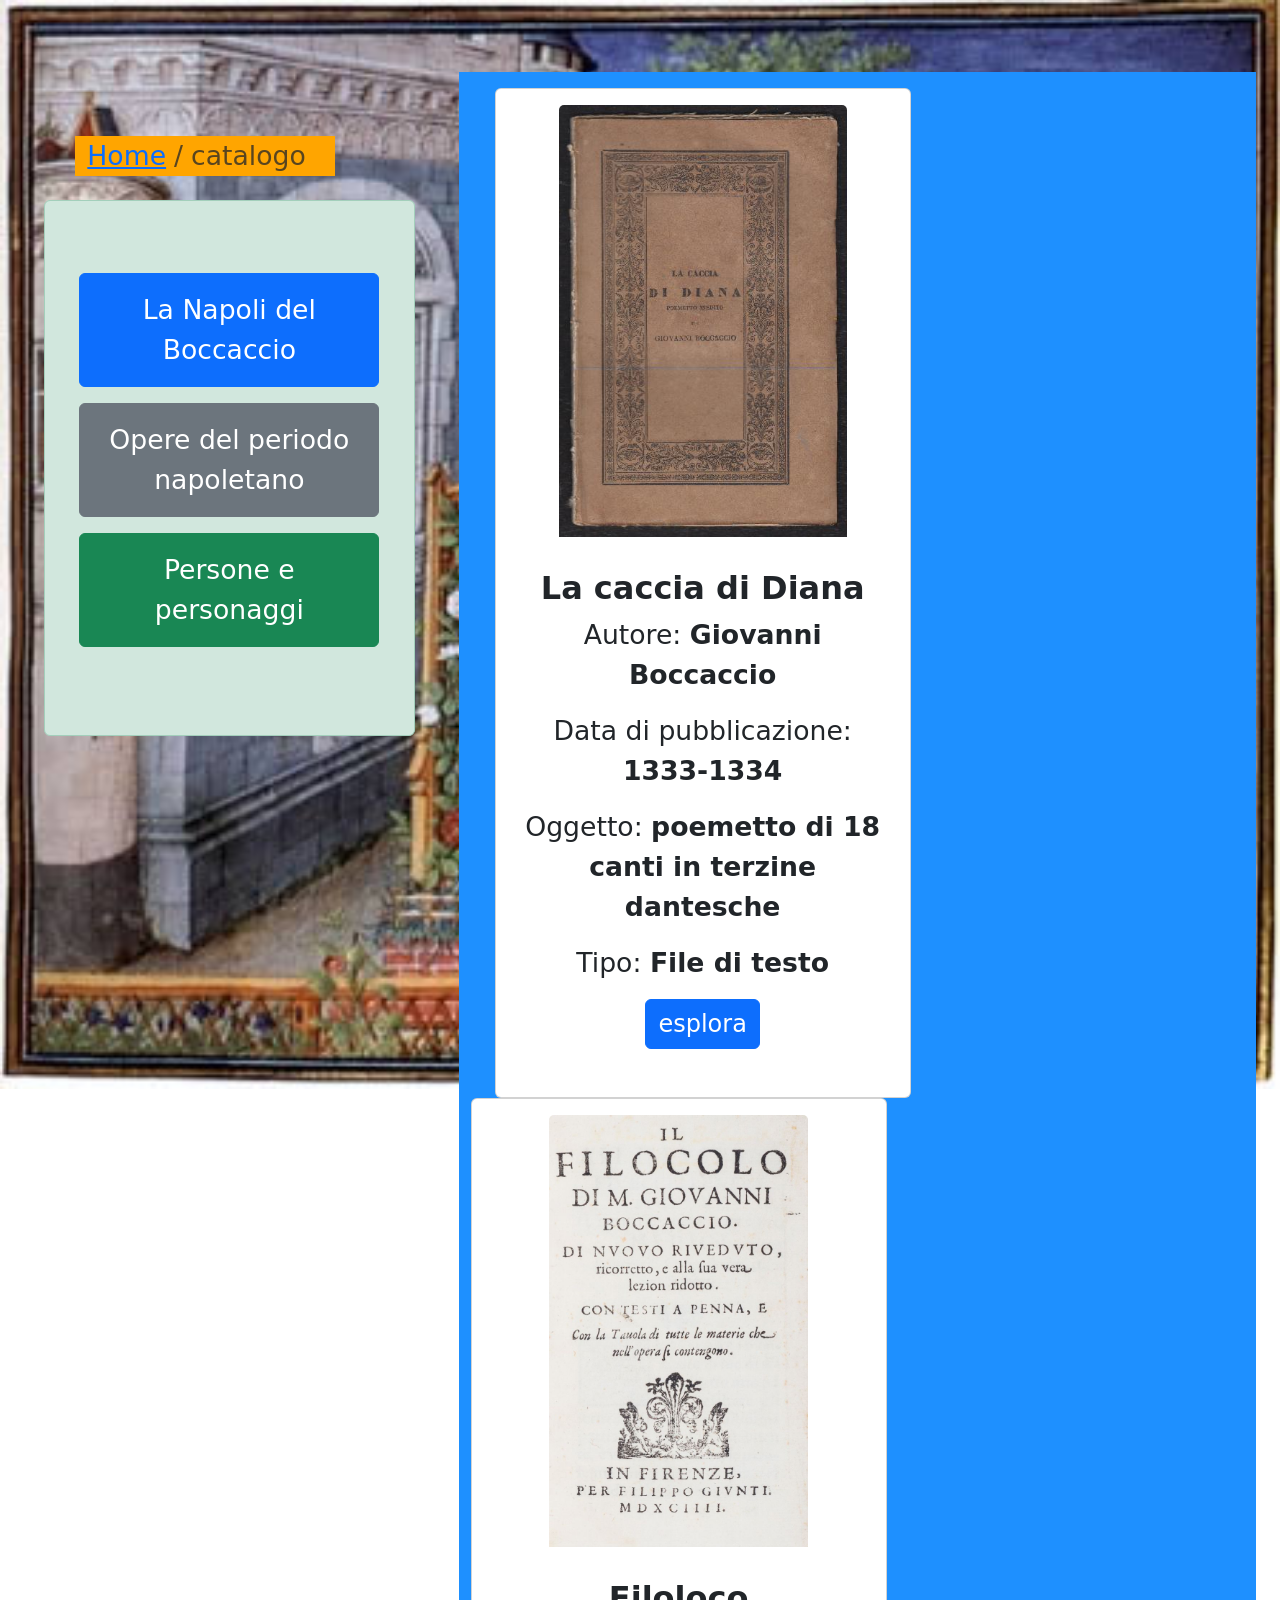
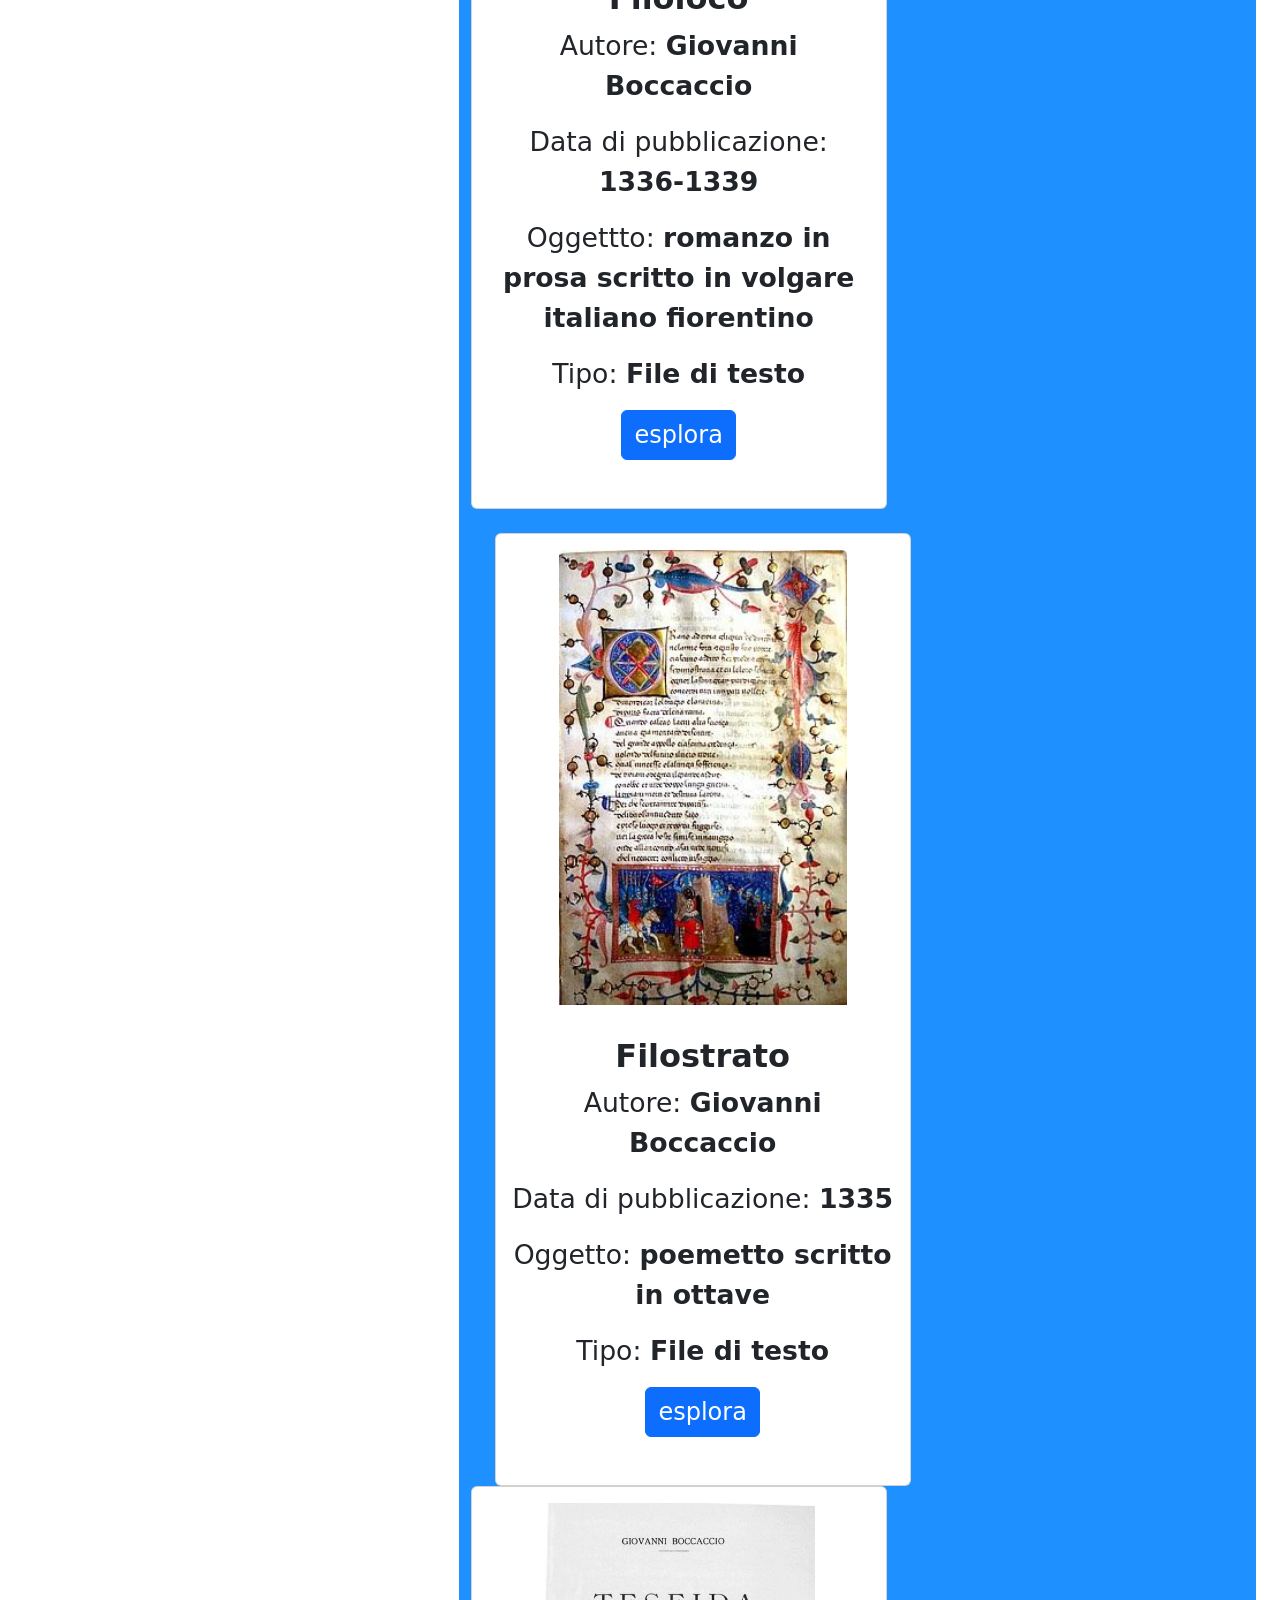
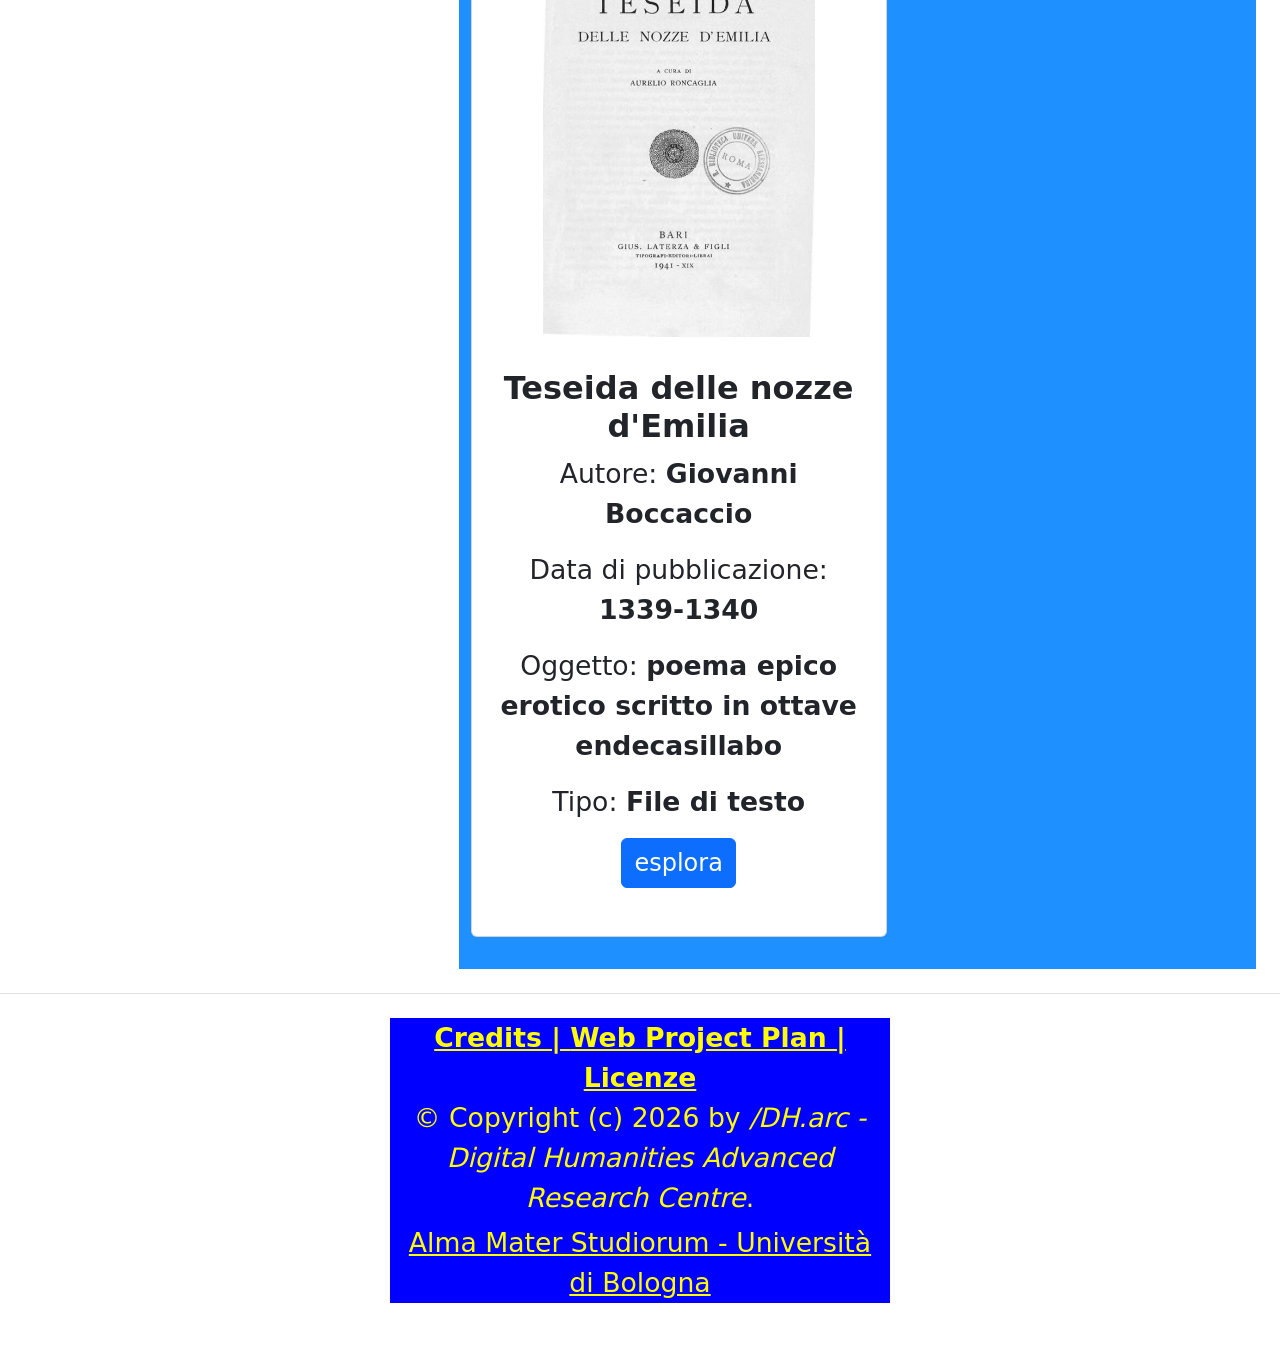
==== catalogo_giovinezzaBoccaccio.html @ e5853526 "sito per esame" ====
<!doctype html>
<html>
  <head>
    <title>Catalogo1: Opere Napoletane di Boccaccio</title>
    <meta charset="utf-8" />
    <link rel="icon" type="image/x-icon" href="immagini/Giovanni_Boccaccio_06.jpg">
    <meta name="viewport" content="width=device-width, initial-scale=1" />
    <!-- css -->
    <link rel="stylesheet" type="text/css" href="style/style_catalogo_Boccaccio.css" />
    <!-- icons -->
    <link href="https://cdn.jsdelivr.net/npm/bootstrap@5.3.8/dist/css/bootstrap.min.css" rel="stylesheet" integrity="sha384-sRIl4kxILFvY47J16cr9ZwB07vP4J8+LH7qKQnuqkuIAvNWLzeN8tE5YBujZqJLB" crossorigin="anonymous">
    <style>
      body {background-image: url('immagini/Emilia_in_the_rosegarden_(Teseida).jpg');background-repeat: no-repeat; background-size: cover;background-attachment: fixed} ;
      border {color: red ;}
    </style>


  </head>
  <body>
  <div class="row">
    <div class="col-md-4 p-4 vh-100">
      <p style="opacity:0">  o  </p>      
      <p style="opacity:0">  o  </p>
      <div class="container text-center" style="max-width: 260px; background-color: orange;" >
        <nav aria-label="breadcrumb">
          <ol class="breadcrumb">
            <li class="breadcrumb-item"><a href="index.html" style="font-size: 20pt">Home</a></li>
            <li class="breadcrumb-item active" aria-current="page" style="font-size: 20pt">catalogo</li>
          
          </ol>
        </nav>
      </div>
      <div class="container-sm p-2 mx-4" style="max-width: 600px;">
        <div class="alert alert-success text-center" role="alert">
            <p style="opacity:0">  o  </p>
            <p>
                <a class="btn btn-primary py-3" href="catalogo_giovinezzaBoccaccioN.html" style="font-size:20pt; width:300px;">La Napoli del Boccaccio</a>
            </p>
            <p>
               <a class="btn btn-secondary py-3" href="catalogo_giovinezzaBoccaccio.html" style="font-size:20pt; width:300px;">Opere del periodo napoletano</a>
            </p>
            <p>
              <a class="btn btn-success py-3" href="catalogo_giovinezzaBoccaccioPP.html" style="font-size:20pt; width:300px;">Persone e personaggi</a> 
            </p>         
                      
                    
          <p style="opacity:0">  o  </p>
        </div>
      </div>

    </div>


    <div class="col">

      <div class="container mt-2 mt-md-5 p-4 bg-transparent">

        <div class="container text-center overflow-hidden "; background style="background-color:DodgerBlue; max-width: 1000px">
          <div class="row d-flex justify-content-center mb-4">
            <div class="col-sm">
              <div class="card my-3 mx-4 h-100" style="width: 26rem;">
                <div class="d-flex justify-content-center my-3">
                  <img src="./immagini/la_caccia_di_Diana.jpg" class="card-img-top" alt="la_caccia_di_Diana" style="width: 18rem;">
                </div>
                <div class="card-body">
                  <h2 class="card-title"><b>La caccia di Diana</b></h2>
                  <p class="card-text">Autore: <span>Giovanni Boccaccio</span></p>
                      <p>Data di pubblicazione: <span>1333-1334</span></p>
                      <p>Oggetto: <span> poemetto di 18 canti in terzine dantesche </span></p></p>
                      <p>Tipo: <span>File di testo</span></p>
                  <a href="la_caccia_di_Diana.html" class="btn btn-primary" style="font-size: 18pt">esplora</a>
                </div>
              </div>          
            </div>
            <div class="col-sm">
              <div class="card my-3 h-100" style="width: 26rem;">
                <div class="d-flex justify-content-center my-3">
                  <img src="./immagini/Filoloco manoscritto.jpg" class="card-img-top" alt="Filoloco manoscritto" style="width: 16.2rem;">
                </div>
                <div class="card-body">
                  <h2 class="card-title"><b>Filoloco</b></h2>
                  <p class="card-text">Autore: <span>Giovanni Boccaccio</span></p>
                      <p>Data di pubblicazione: <span>1336-1339</span></p>
                      <p>Oggettto: <span> romanzo in prosa scritto in volgare italiano fiorentino </span></p></p><p class="card-text"></p>
                      <p>Tipo: <span>File di testo</span></p>
                  <a href="#" class="btn btn-primary" style="font-size: 18pt">esplora</a>
                </div>
              </div>
            </div>
          </div>
          <div class="row mb-5">
            <div class="col-sm">
              <div class="card my-3 mx-4 h-100" style="width: 26rem;">
                <div class="d-flex justify-content-center my-3">
                  <img src="./immagini/manoscritto.jpg" class="card-img-top" alt="manoscritto Filostrato" style="width: 18rem;">
                </div>
                <div class="card-body">
                  <h2 class="card-title"><b>Filostrato</b></h2>
                  <p class="card-text">Autore: <span>Giovanni Boccaccio</span></p>
                      <p>Data di pubblicazione: <span>1335</span></p>
                      <p>Oggetto: <span> poemetto scritto in ottave </span></p></p>
                      <p>Tipo: <span>File di testo</span></p>
                  <a href="#" class="btn btn-primary" style="font-size: 18pt">esplora</a>
                </div>
              </div>          
            </div>
            <div class="col-sm">
              <div class="card my-3 h-100" style="width: 26rem;">
                <div class="d-flex justify-content-center my-3">
                  <img src="./immagini/Boccaccio,_Giovanni_–_Teseida,_1941_–_BEIC_1768580.djvu.jpg" class="card-img-top" alt="_Giovanni_–_Teseida" style="width: 17rem;">
                </div>
                <div class="card-body">
                  <h2 class="card-title"><b>Teseida delle nozze d'Emilia</b></h2>
                  <p class="card-text">Autore: <span>Giovanni Boccaccio</span></p>
                      <p>Data di pubblicazione: <span>1339-1340</span></p>
                      <p>Oggetto: <span> poema epico erotico scritto in ottave endecasillabo </span></p></p>
                      <p>Tipo: <span>File di testo</span></p>
                  <a href="#" class="btn btn-primary" style="font-size: 18pt">esplora</a>
                </div>
              </div>
            </div>
          </div>            
        </div>
      </div>
    </div>
  <footer class="text-center py-4 mt-auto border-top bg-transparent">
    <div class="container" style="background-color: blue; width: 500px;">
      <div class="crediti" style="margin-bottom: 30px;">
            <a href="#" style="font-weight: bold; color: yellow; font-size: 20pt;">Credits | </a><a href="#" style="font-weight: bold;color: yellow; font-size: 20pt;">Web Project Plan | </a><a href="#" style="font-weight: bold;color: yellow; font-size: 20pt;">Licenze</a>
            <p style="margin-bottom: 0px;color: yellow;">&copy; Copyright (c) 2026 by <em>/DH.arc - Digital Humanities Advanced Research Centre</em>.</p>
            <p style="margin-top: 5px; margin-bottom: 10px;"><a href="https://www.unibo.it/it" title="unibo.it" target="_blank" style="color: yellow;">Alma Mater Studiorum - Università di Bologna</a></p>
      </div>
    </div>
  </footer>
    

       
  </body>
</html>
---- style/style_catalogo_Boccaccio.css ----
/* FONTS */
/* normal */
@import url("https://fonts.googleapis.com/css2?family=Noto+Sans&display=swap");

/* body*/
body {
  color: blue;
  font-size: 17px;
  margin: 0;
  height: 100%;
}

/* navigation bar */
.topnav {
  background-color: blue;
  overflow: hidden;
  font-size: 25px;
}

.topnav a {
  color: #f2f2f2;
  display: block;
  float: left;
  padding: 14px 16px;
  text-align: center;
  text-decoration: none;
}

.topnav .active {
  color: #000;
  background-color: #ddd;
}

.topnav a:hover {
  background-color: #ddd;
  color: black;
}

/* dropdown menu */

.dropdown1 {
  float: left;
  overflow: hidden;
}

.dropdown1 .dropbtn1 {
  font-size: 25px;  
  border: none;
  outline: none;
  color: white;
  padding: 14px 16px;
  background-color: inherit;
  font-family: inherit;
  margin: 0;
}

.navbar a:hover, .dropdown1:hover .dropbtn1 {
  background-color: gray;
}

.dropdown-content1 {
  display: none;
  position: absolute;
  background-color: #f9f9f9;
  min-width: 160px;
  box-shadow: 0px 8px 16px 0px rgba(0,0,0,0.2);
  z-index: 1;
}

.dropdown-content1 a {
  float: none;
  color: black;
  padding: 12px 16px;
  text-decoration: none;
  display: block;
  text-align: left;
}

.dropdown-content1 a:hover {
  background-color: #ddd;
}

.dropdown1:hover .dropdown-content1 {
  display: block;
}

span { 
  font-weight: bold

}

span1 {
  color: black;
  font-family:calibri;
  font-size:80%;
  text-align:"justify"
}

#metadati1 { 
  font-size: 21px;

}

.testata {
  background-color: rgba(45, 45, 45, 0.5);
  padding-top: 50px;
  padding-bottom: 100px;
  padding-left: 0px;
  padding-right: 0px;
  margin-left: 0px;
  margin-right: 0px;
}

p  { 
  font-size: 20pt;
}
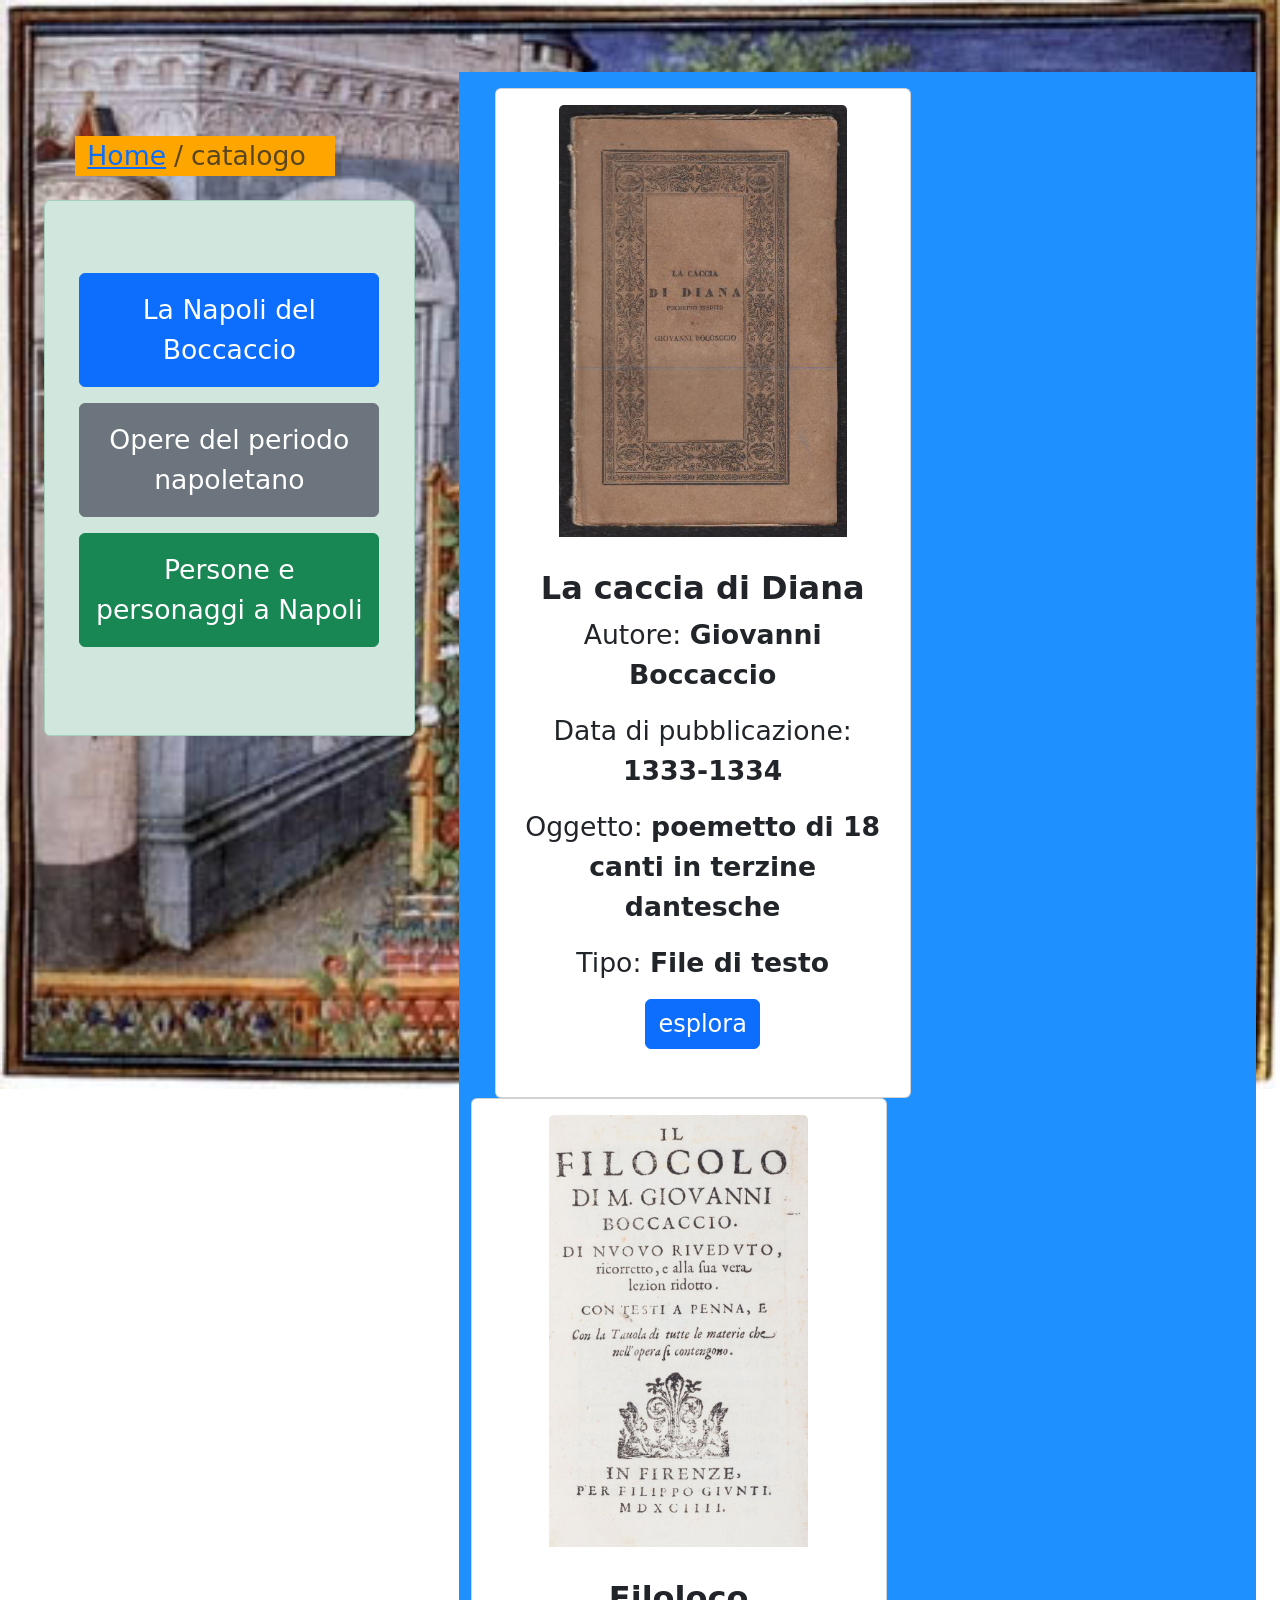
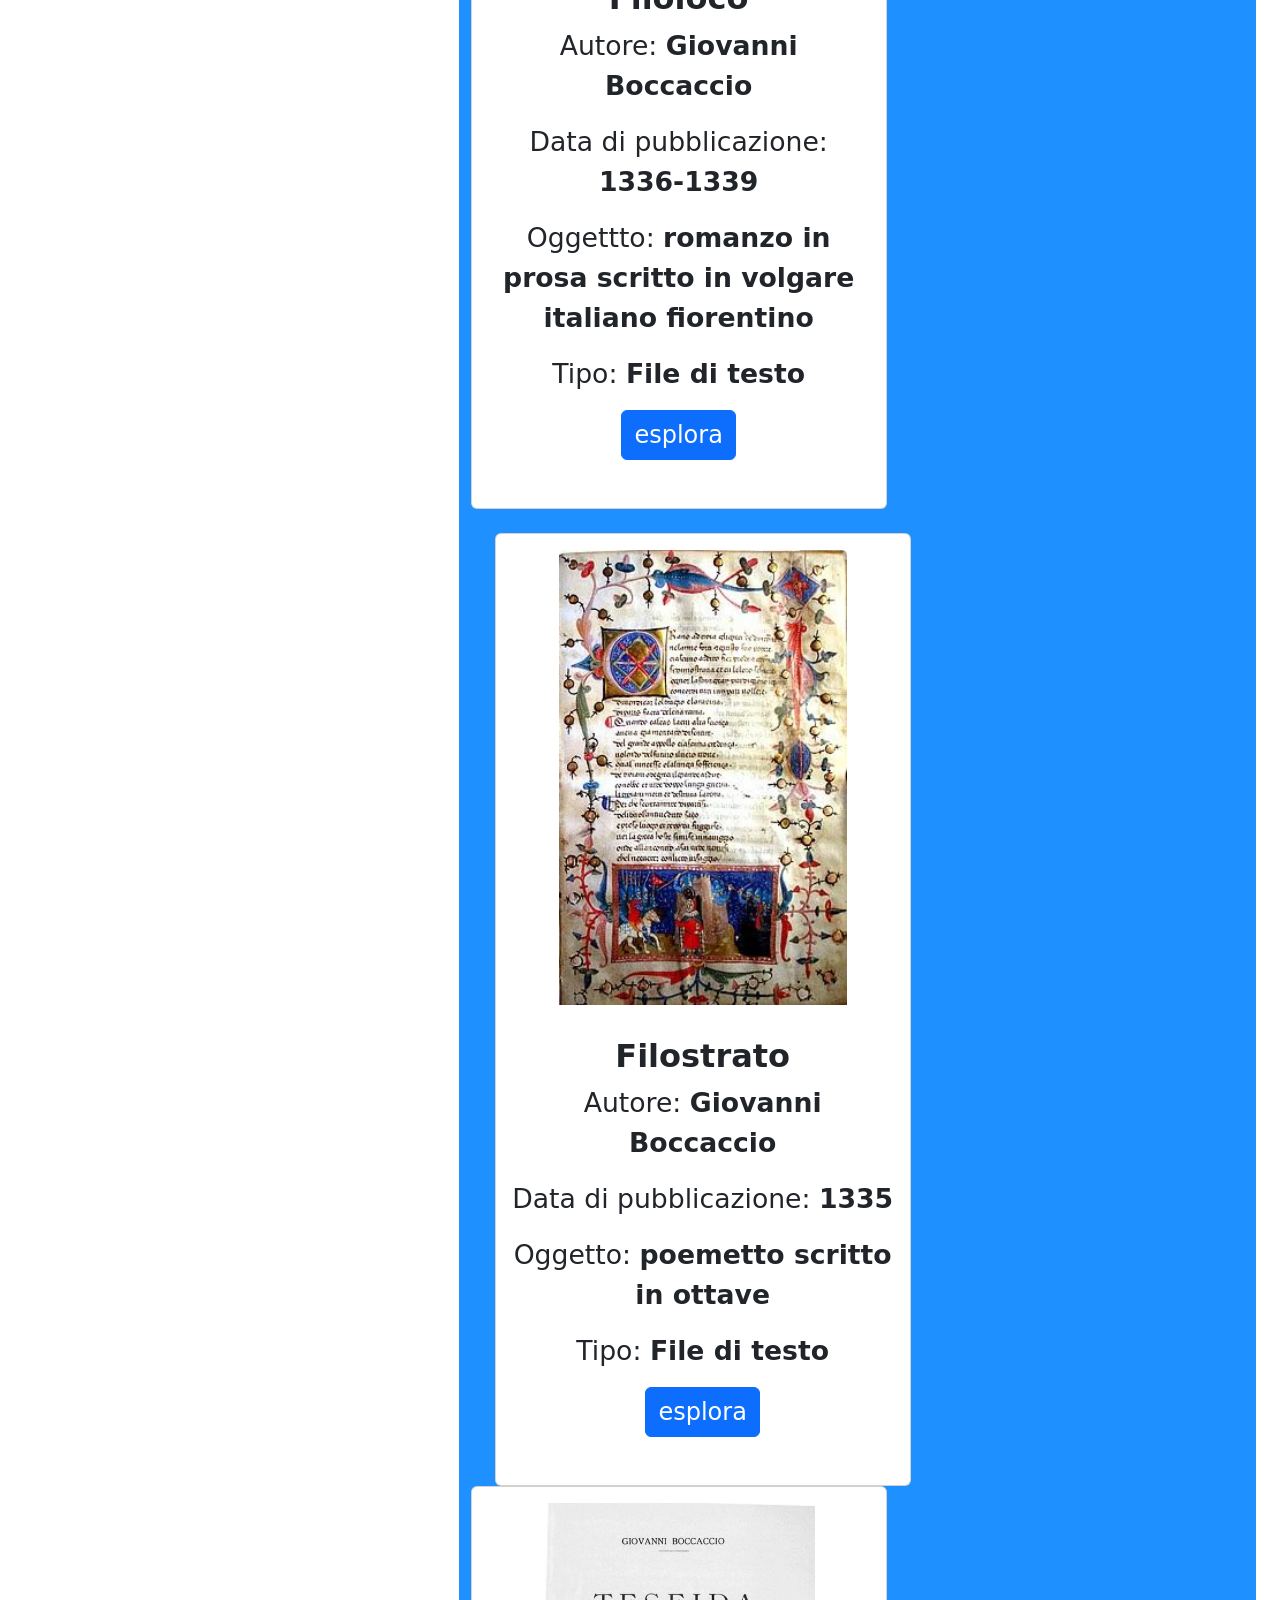
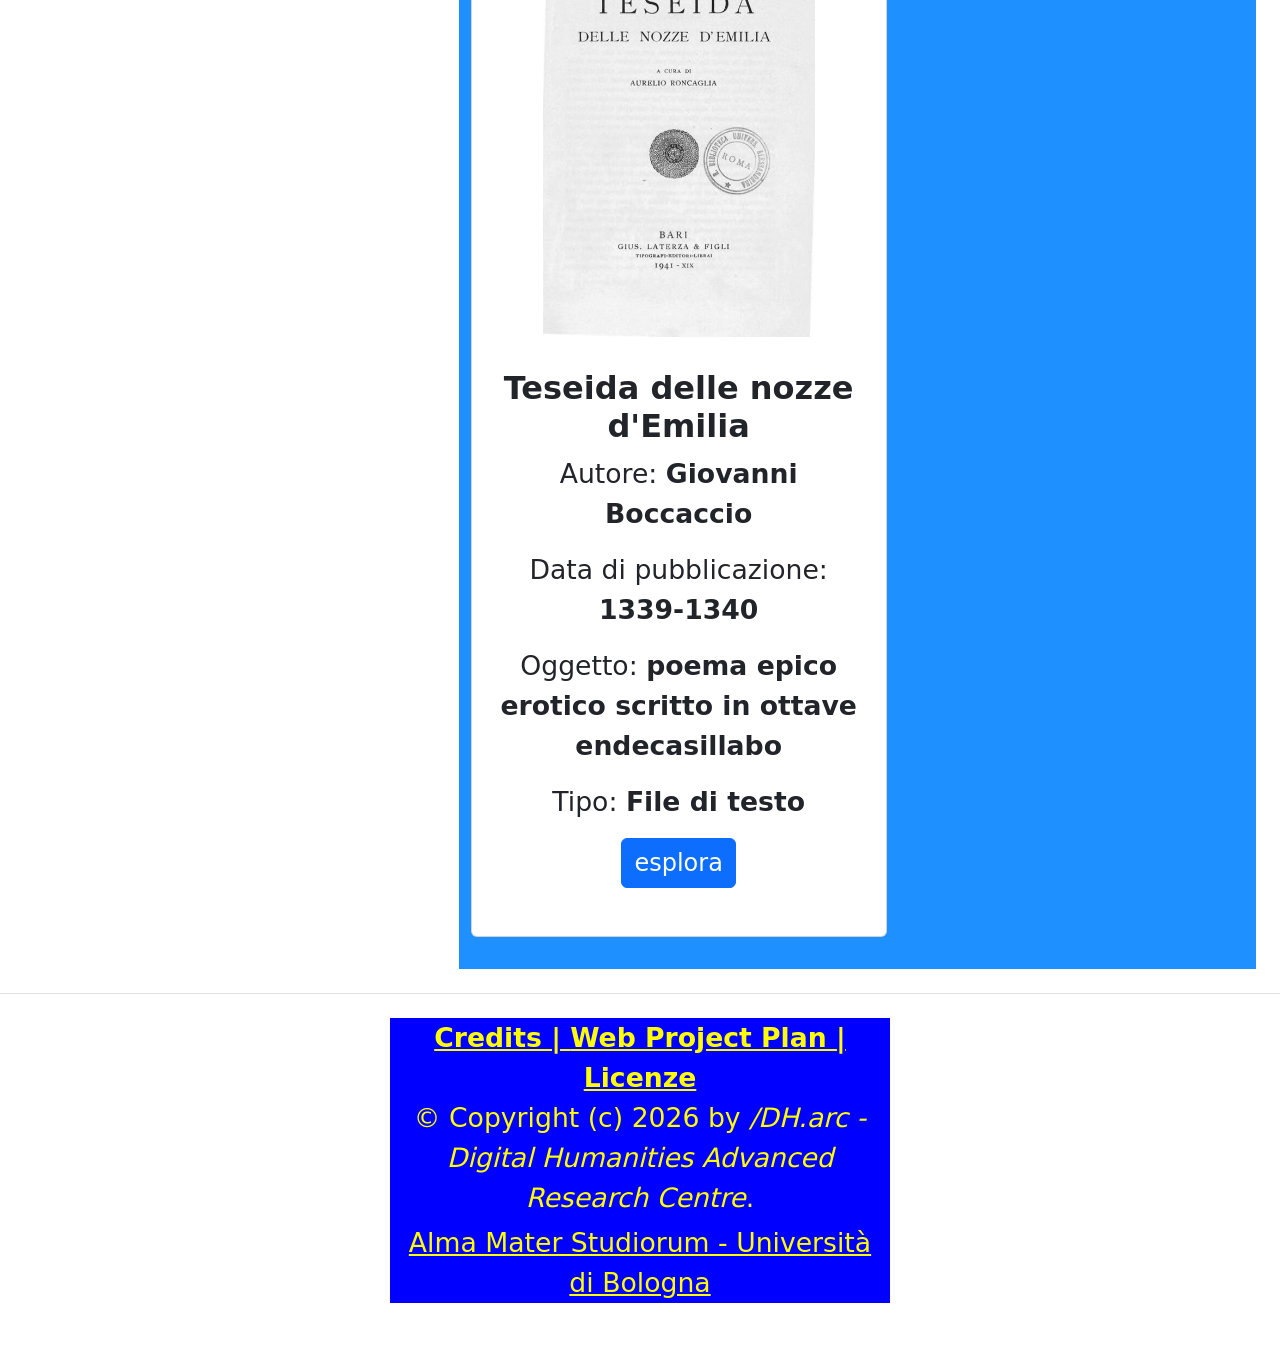
==== commit 9f82bbe3: "Add files via upload" ====
--- a/catalogo_giovinezzaBoccaccio.html
+++ b/catalogo_giovinezzaBoccaccio.html
@@ -34,13 +34,13 @@
         <div class="alert alert-success text-center" role="alert">
             <p style="opacity:0">  o  </p>
             <p>
-                <a class="btn btn-primary py-3" href="catalogo_giovinezzaBoccaccioN.html" style="font-size:20pt; width:300px;">La Napoli del Boccaccio</a>
+                <a class="btn btn-primary py-3" href="catalogo_giovinezzaBoccaccioN.html" style="font-size:20pt; max-width:300px;">La Napoli del Boccaccio</a>
             </p>
             <p>
-               <a class="btn btn-secondary py-3" href="catalogo_giovinezzaBoccaccio.html" style="font-size:20pt; width:300px;">Opere del periodo napoletano</a>
+               <a class="btn btn-secondary py-3" href="catalogo_giovinezzaBoccaccio.html" style="font-size:20pt; max-width:300px;">Opere del periodo napoletano</a>
             </p>
             <p>
-              <a class="btn btn-success py-3" href="catalogo_giovinezzaBoccaccioPP.html" style="font-size:20pt; width:300px;">Persone e personaggi</a> 
+              <a class="btn btn-success py-3" href="catalogo_giovinezzaBoccaccioPP.html" style="font-size:20pt; max-width:300px;">Persone e personaggi a Napoli</a> 
             </p>         
                       
                     
